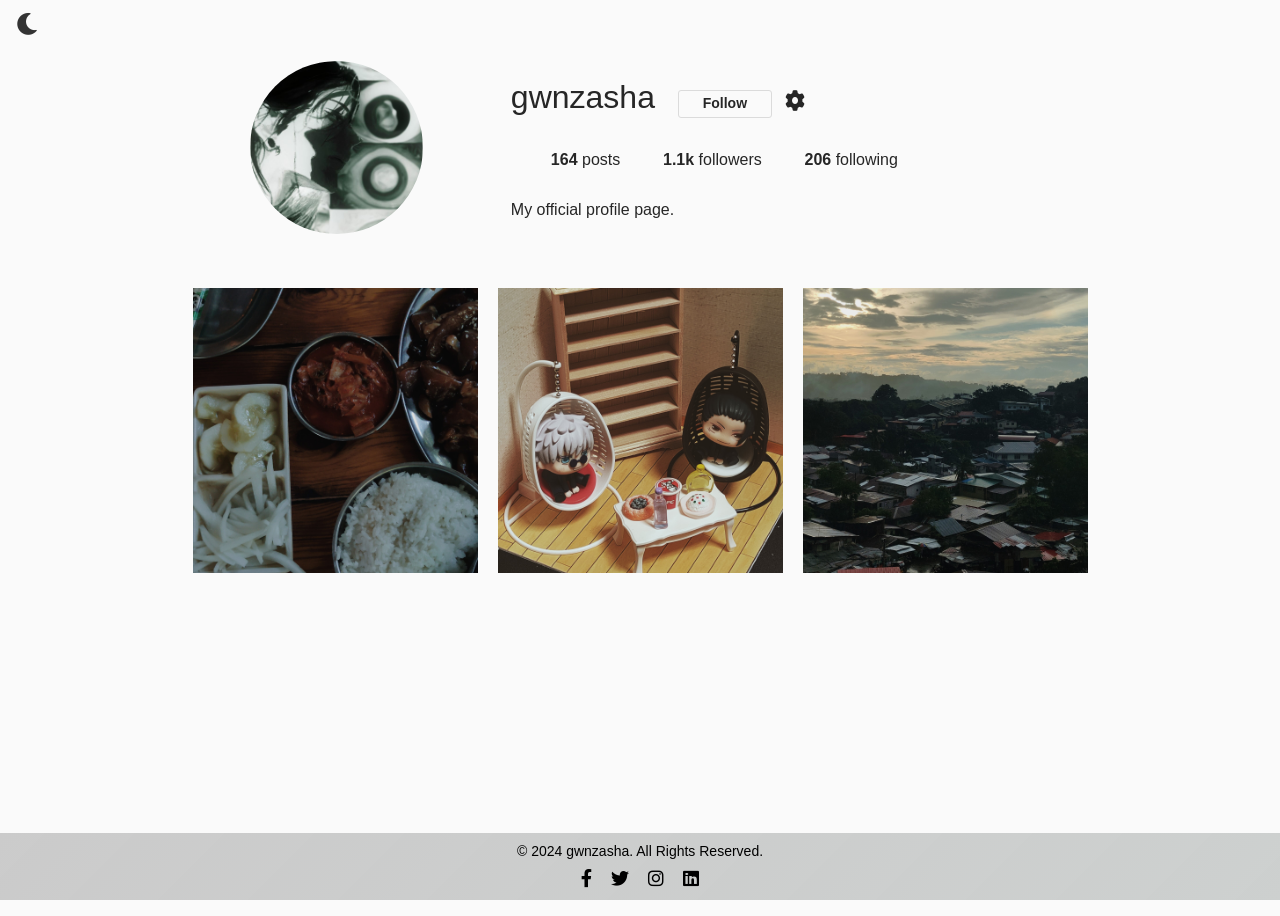
==== index.html @ 20986c12 "Update index.html" ====
<!DOCTYPE html>
<html lang="en">
<head>
    <meta charset="UTF-8">
    <meta name="viewport" content="width=device-width, initial-scale=1.0">
    <title>Profile Page</title>
    <link rel="stylesheet" href="https://fonts.googleapis.com/css2?family=Montserrat:wght@400;600&display=swap">
    <link rel="stylesheet" href="New.css">
    <link rel="stylesheet" href="https://cdnjs.cloudflare.com/ajax/libs/font-awesome/6.0.0-beta3/css/all.min.css" />
</head>

<body>

    <div class="container">
        <div class="profile">
            <div class="profile-image">
                <img src="✯ (1).jfif" alt="">
            </div>

            <div class="profile-user-settings">
                <h1 class="profile-user-name">gwnzasha</h1>
                <button class="btn profile-edit-btn" id="follow-btn">Follow</button>
                <button class="btn profile-settings-btn" aria-label="profile settings"><i class="fas fa-cog" aria-hidden="true"></i></button>
            </div>

            <div class="profile-stats">
                <ul>
                    <li><span class="profile-stat-count">164</span> posts</li>
                    <li><span class="profile-stat-count">1.1k</span> followers</li>
                    <li><span class="profile-stat-count">206</span> following</li>
                </ul>
            </div>

            <div class="profile-bio">
                <p><span class="profile-real-name"></span>My official profile page.</p>
            </div>
        </div>
    
    </div>
    

    <main>
        <div class="container">
            <div class="gallery">
                <div class="gallery-item" tabindex="0" onclick="window.open('alt.html', '_blank')">
                    <img src="assets/Pic1.jpg" class="gallery-image" alt="">
                    <div class="gallery-item-info">
                        <div class="favorite-text">About me</div>
                    </div>
                </div>
                
    
                <div class="gallery-item" id="anime-item" tabindex="0">
                    <img src="assets/Pic2.jpg" class="gallery-image" alt="">
                    <div class="gallery-item-info">
                        <div class="favorite-text" id="anime-title">Generate a random Anime!</div>
                    </div>
                </div>

                <div class="gallery-item" tabindex="0" onclick="window.open('MainWeb/Main.html', '_blank')">
                    <img src="assets/Pic4.jpg" class="gallery-image" alt="">
                    <div class="gallery-item-info">
                        <div class="favorite-text">More</div>
                    </div>
                </div>
                
            </div>
        </div>
    </main>

  
    <footer>
        <div class="footer-content">
            <p>&copy; 2024 gwnzasha. All Rights Reserved.</p>
            <div class="social-links">
                <a href="#" class="social-icon"><i class="fab fa-facebook-f"></i></a>
                <a href="#" class="social-icon"><i class="fab fa-twitter"></i></a>
                <a href="#" class="social-icon"><i class="fab fa-instagram"></i></a>
                <a href="#" class="social-icon"><i class="fab fa-linkedin"></i></a>
            </div>
        </div>
    </footer>
   
    <button class="mode-toggle" id="mode-toggle">
        <i class="fas fa-moon"></i> <!-- Moon icon for dark mode -->
    </button>


<script src="script2"></script>
</body>
</html>
---- New.css ----
:root {
    font-size: 10px;
}

*,
*::before,
*::after {
    box-sizing: border-box;
}


body {
    font-family: "Open Sans", Arial, sans-serif;
    min-height: 100vh;
    background-color: #fafafa;
    color: #262626;
    padding-bottom: 3rem;
}


body.dark-mode {
    background-color: #121212;
    color: #ffffff; 
}


.mode-toggle {
    position: fixed;
    top: 10px;
    left: 10px;
    background-color: transparent;
    border: none;
    color: #333;
    font-size: 2rem;
    cursor: pointer;
    z-index: 1000;
}

body.dark-mode .mode-toggle {
    color: #fff;
}


.mode-toggle i {
    font-size: 2.5rem;
}

body.dark-mode .mode-toggle i {
    content: "\f185";
}



.profile-image {
    width: 150px; 
    border-radius: 50%; 
    overflow: hidden;
    display: flex; 
    justify-content: center; 
    align-items: center; 
}


.profile-image img {
    width: 60%; 
    height: 60%; 
    object-fit: cover; 
}

.profile-edit-btn {
    font-size: 1.4rem;
    line-height: 1.8;
    border: 0.1rem solid #dbdbdb;
    border-radius: 0.3rem;
    padding: 0 2.4rem;
    margin-left: 2rem;
    background-color: #2a8bf3; 
    color: white; 
    transition: background-color 0.3s ease; 
}

.profile-edit-btn:hover {
    background-color: #2a8bf3; 
    color: white; 
    cursor: pointer; 
}

.profile-edit-btn:focus {
    outline: 0.5rem auto #4d90fe;
}

.gallery-item {
    position: relative;
    width: 100%;
    overflow: hidden;
}

.gallery-item-info {
    position: absolute;
    bottom: 0;
    left: 0;
    right: 0;
    background-color: rgba(0, 0, 0, 0.5); 
    padding: 1rem;
    opacity: 0;
    transition: opacity 0.3s ease;
}


.gallery-item:hover .gallery-item-info {
    opacity: 1;
}

.favorite-text {
    font-family: 'Montserrat', sans-serif;
    font-size: 2rem; 
    text-align: center;
    color: white;
    font-weight: 600;
    margin: 0;
}


.gallery-item-info {
    display: flex;
    justify-content: center;
    align-items: center;
    height: 100%;
}


.gallery-item {
    position: relative;
    width: 100%;
    overflow: hidden;
}

.gallery-item-info {
    position: absolute;
    bottom: 0;
    left: 0;
    right: 0;
    background-color: rgba(0, 0, 0, 0.5); 
    padding: 1rem;
    opacity: 0;
    transition: opacity 0.3s ease;
}

.gallery-item:hover .gallery-item-info {
    opacity: 1;
}


.favorite-text {
    font-family: 'Montserrat', sans-serif;
    font-size: 2rem;
    text-align: center;
    color: white;
    font-weight: 600;
    margin: 0;
}

.gallery-item-info {
    display: flex;
    justify-content: center;
    align-items: center;
    height: 100%;
}

.gallery-image {
    width: 100%;
    height: auto;
    transition: transform 0.3s ease-in-out;
}
.gallery-item:hover .gallery-image {
    transform: scale(1.1);
}

body {
    font-family: "Open Sans", Arial, sans-serif;
    min-height: 100vh;
    background-color: #fafafa;
    color: #262626;
    padding-bottom: 3rem;
}

img {
    display: block;
}

.container {
    max-width: 93.5rem;
    margin: 0 auto;
    padding: 0 2rem;
}

.btn {
    display: inline-block;
    font: inherit;
    background: none;
    border: none;
    color: inherit;
    padding: 0;
    cursor: pointer;
}

.btn:focus {
    outline: 0.5rem auto #4d90fe;
}

.visually-hidden {
    position: absolute !important;
    height: 1px;
    width: 1px;
    overflow: hidden;
    clip: rect(1px, 1px, 1px, 1px);
}



.profile {
    padding: 5rem 0;
}

.profile::after {
    content: "";
    display: block;
    clear: both;
}

.profile-image {
    float: left;
    width: calc(33.333% - 1rem);
    display: flex;
    justify-content: center;
    align-items: center;
    margin-right: 3rem;
}

.profile-image img {
    border-radius: 50%;
}

.profile-user-settings,
.profile-stats,
.profile-bio {
    
    width: calc(66.666% - 2rem);

}

.profile-user-settings {
    margin-top: 1.1rem;
}

.profile-user-name {
    display: inline-block;
    font-size: 3.2rem;
    font-weight: 300;
}

.profile-edit-btn {
    font-size: 1.4rem;
    line-height: 1.8;
    border: 0.1rem solid #dbdbdb;
    border-radius: 0.3rem;
    padding: 0 2.4rem;
    margin-left: 2rem;
}

.profile-stat-count{
    display: inline-block ; 
}

.profile-settings-btn {
    font-size: 2rem;
    margin-left: 1rem;
}

.profile-stats {
    margin-top: 2.3rem;
    float: left;

}

ul{
    margin-left: 0;
    
}

.profile-stats li {
    display: inline-block;
    font-size: 1.6rem;
    line-height: 1.5;
    margin-right: 4rem;
    cursor: pointer;
}

.profile-stats li:last-of-type {
    margin-right: 0;
}


.profile-bio {
    font-size: 1.6rem;
    font-weight: 400;
    line-height: 1.5;
    margin-top: 2.3rem;
    align-items: flex-start;
}

.favorite-text a{
    color: white;
    text-decoration: none;
}
.profile-real-name,
.profile-stat-count,
.profile-edit-btn {
    font-weight: 600;
    align-items: flex-start;
}


.gallery {
    display: flex;
    flex-wrap: wrap;
    margin: -1rem -1rem;
    padding-bottom: 3rem;
}

.gallery-item {
    position: relative;
    flex: 1 0 22rem;
    margin: 1rem;
    color: #fff;
    cursor: pointer;
}

.gallery-item:hover .gallery-item-info,
.gallery-item:focus .gallery-item-info {
    display: flex;
    justify-content: center;
    align-items: center;
    position: absolute;
    top: 0;
    width: 100%;
    height: 100%;
    background-color: rgba(0, 0, 0, 0.3);
}

.gallery-item-info {
    display: none;
}

.gallery-item-info li {
    display: inline-block;
    font-size: 1.7rem;
    font-weight: 600;
}

.gallery-item-likes {
    margin-right: 2.2rem;
}

.gallery-item-type {
    position: absolute;
    top: 1rem;
    right: 1rem;
    font-size: 2.5rem;
    text-shadow: 0.2rem 0.2rem 0.2rem rgba(0, 0, 0, 0.1);
}

.fa-clone,
.fa-comment {
    transform: rotateY(180deg);
}

.gallery-image {
    width: 100%;
    height: 100%;
    object-fit: cover;
}

/* Media Query */

@media screen and (max-width: 40rem) {
    .profile {
        display: flex;
        flex-wrap: wrap;
        padding: 4rem 0;
    }

    .profile::after {
        display: none;
    }

    .profile-image,
    .profile-user-settings,
    .profile-bio,
    .profile-stats {
        float: none;
        width: auto;
    }

    .profile-image img {
        width: 7.7rem;
    }

    .profile-user-settings {
        flex-basis: calc(100% - 10.7rem);
        display: flex;
        flex-wrap: wrap;
        margin-top: 1rem;
    }

    .profile-user-name {
        font-size: 2.2rem;
    }

    .profile-edit-btn {
        order: 1;
        padding: 0;
        text-align: center;
        margin-top: 1rem;
    }

    .profile-edit-btn {
        margin-left: 0;
    }

    .profile-bio {
        font-size: 1.4rem;
        margin-top: 1.5rem;
    }

    .profile-edit-btn,
    .profile-bio,
    .profile-stats {
        flex-basis: 100%;
    }

    .profile-stats {
        order: 1;
        margin-top: 1.5rem;
    }

    .profile-stats ul {
        display: flex;
        text-align: center;
        padding: 1.2rem 0;
        border-top: 0.1rem solid #dadada;
        border-bottom: 0.1rem solid #dadada;
    }

    .profile-stats li {
        font-size: 1.4rem;
        flex: 1;
        margin: 0;
    }

    .profile-stat-count {
        display: block;
    }
}



@keyframes loader {
    to {
        transform: rotate(360deg);
    }
}

@supports (display: grid) {
    .profile {
        display: grid;
        grid-template-columns: 1fr 2fr;
        grid-template-rows: repeat(3, auto);
        grid-column-gap: 3rem;
        align-items: center;
    }

    .profile-image {
        grid-row: 1 / -1;
    }

    .gallery {
        display: grid;
        grid-template-columns: repeat(auto-fit, minmax(22rem, 1fr));
        grid-gap: 2rem;
    }

    .profile-image,
    .profile-user-settings,
    .profile-stats,
    .profile-bio,
    .gallery-item,
    .gallery {
        width: auto;
        margin: 0;
    }

    @media (max-width: 40rem) {
        .profile {
            grid-template-columns: auto 1fr;
            grid-row-gap: 1.5rem;
        }

        .profile-image {
            grid-row: 1 / 2;
        }

        .profile-user-settings {
            display: grid;
            grid-template-columns: auto 1fr;
            grid-gap: 1rem;
        }

        .profile-edit-btn,
        .profile-stats,
        .profile-bio {
            grid-column: 1 / -1;
        }

        .profile-user-settings,
        .profile-edit-btn,
        .profile-settings-btn,
        .profile-bio,
        .profile-stats {
            margin: 0;
        }
    }
}

p{
    align-self: start;
}

footer {
    position: fixed;
    bottom: 0; 
    left: 0; 
    right: 0;
    background-image: linear-gradient(135deg, rgba(0, 0, 0, 0.188), rgba(69, 81, 77, 0.248)); 
    color: #fff; 
    text-align: center;
    padding: 1rem 0;
    margin: 0;
}

body:not(.dark-mode) footer {
    color: #000; 
}

body:not(.dark-mode) footer .social-icon {
    color: #000; 
}

.footer-content p {
    margin: 0;
    font-size: 1.4rem;
}

.social-links {
    margin-top: 1rem;
}

.social-icon {
    font-size: 1.8rem;
    color: #fff; 
    margin: 0 0.8rem;
    text-decoration: none;
}


.social-icon:hover {
    color: #ff6347; 
}

@media screen and (max-width: 40rem) {
    .social-icon {
        font-size: 1.5rem;
    }
}
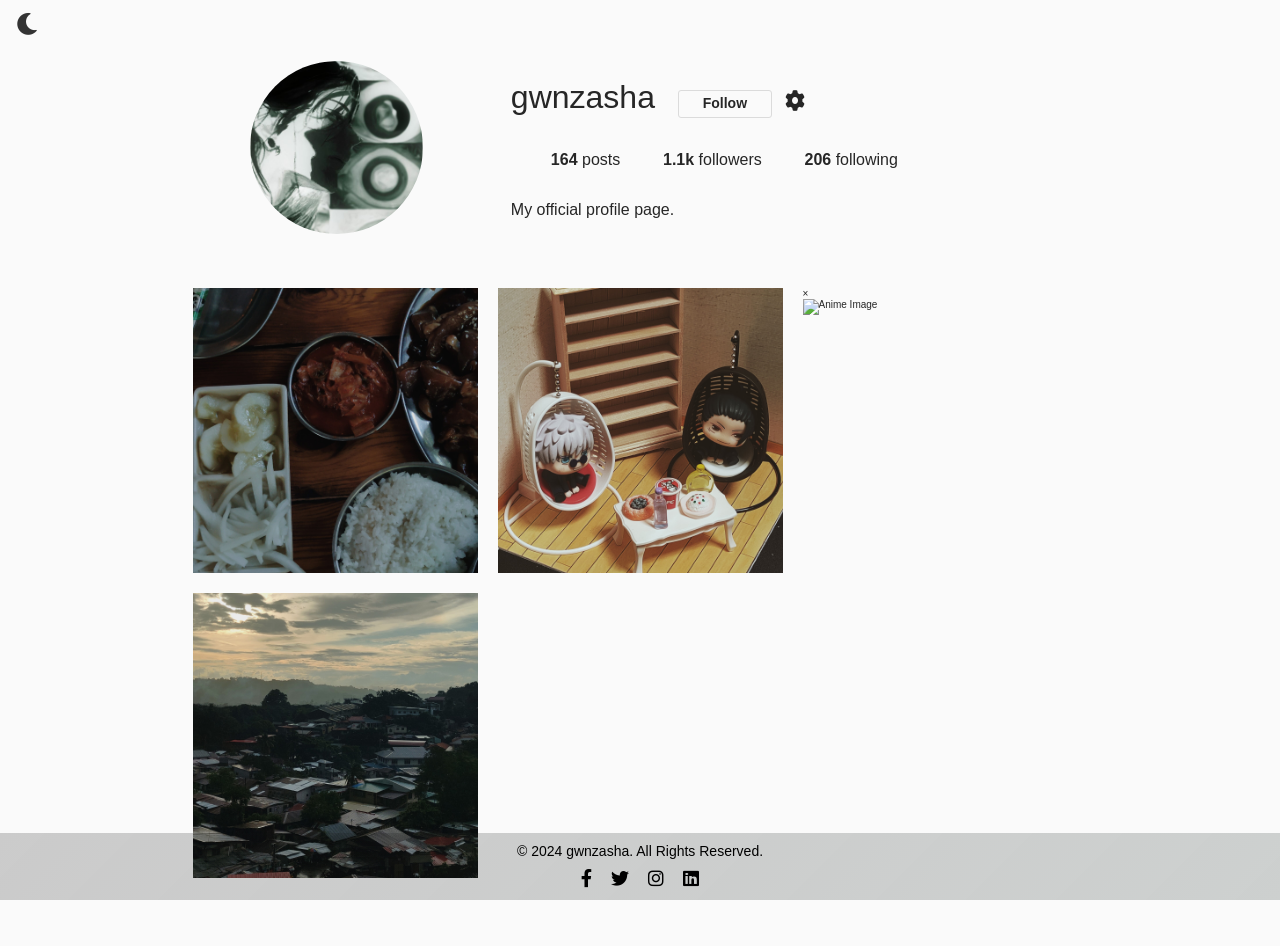
==== commit 18ff6852: "Update index.html" ====
--- a/index.html
+++ b/index.html
@@ -57,6 +57,17 @@
                     </div>
                 </div>
 
+                  <div id="anime-modal" class="modal">
+                <div class="modal-content">
+                    <span id="close-modal" class="close">&times;</span>
+                    <img id="modal-anime-image" class="modal-anime-image" src="" alt="Anime Image">
+                    <div class="modal-content-text"> 
+                    <h2 id="modal-anime-title"></h2>
+                    <p id="modal-anime-synopsis"></p>
+                </div>
+                </div>
+            </div>
+
                 <div class="gallery-item" tabindex="0" onclick="window.open('MainWeb/Main.html', '_blank')">
                     <img src="assets/Pic4.jpg" class="gallery-image" alt="">
                     <div class="gallery-item-info">
@@ -69,13 +80,13 @@
     </main>
 
   
-    <footer>
+   <footer>
         <div class="footer-content">
             <p>&copy; 2024 gwnzasha. All Rights Reserved.</p>
             <div class="social-links">
-                <a href="#" class="social-icon"><i class="fab fa-facebook-f"></i></a>
+                <a href="https://www.facebook.com/gwenithzashamarie.calago?mibextid=ZbWKwL" class="social-icon"><i class="fab fa-facebook-f"></i></a>
                 <a href="#" class="social-icon"><i class="fab fa-twitter"></i></a>
-                <a href="#" class="social-icon"><i class="fab fa-instagram"></i></a>
+                <a href="https://www.instagram.com/gwenzsha/" class="social-icon"><i class="fab fa-instagram"></i></a>
                 <a href="#" class="social-icon"><i class="fab fa-linkedin"></i></a>
             </div>
         </div>
@@ -86,6 +97,6 @@
     </button>
 
 
-<script src="script2"></script>
+<script src="script2.js"></script>
 </body>
 </html>
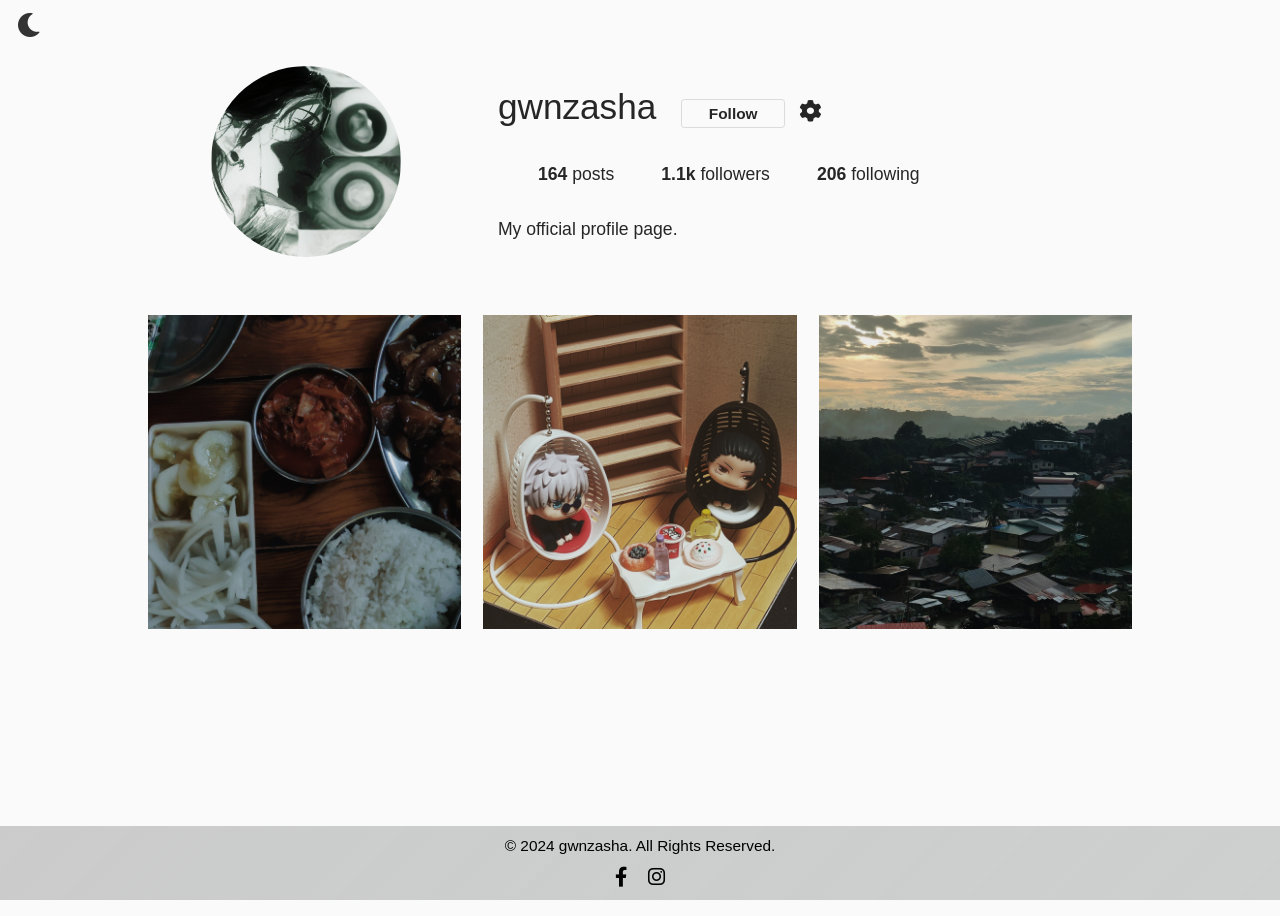
==== commit 05a6367e: "Update index.html" ====
--- a/index.html
+++ b/index.html
@@ -85,9 +85,8 @@
             <p>&copy; 2024 gwnzasha. All Rights Reserved.</p>
             <div class="social-links">
                 <a href="https://www.facebook.com/gwenithzashamarie.calago?mibextid=ZbWKwL" class="social-icon"><i class="fab fa-facebook-f"></i></a>
-                <a href="#" class="social-icon"><i class="fab fa-twitter"></i></a>
                 <a href="https://www.instagram.com/gwenzsha/" class="social-icon"><i class="fab fa-instagram"></i></a>
-                <a href="#" class="social-icon"><i class="fab fa-linkedin"></i></a>
+        
             </div>
         </div>
     </footer>
--- a/New.css
+++ b/New.css
@@ -1,5 +1,5 @@
 :root {
-    font-size: 10px;
+    font-size: 11px;
 }
 
 *,
@@ -93,7 +93,9 @@
     position: relative;
     width: 100%;
     overflow: hidden;
-}
+ 
+}
+  
 
 .gallery-item-info {
     position: absolute;
@@ -183,6 +185,7 @@
     color: #262626;
     padding-bottom: 3rem;
 }
+
 
 img {
     display: block;
@@ -381,6 +384,111 @@
     object-fit: cover;
 }
 
+
+.modal {
+    display: none;
+    position: fixed;
+    z-index: 1;
+    left: 0;
+    top: 0;
+    width: 100%;
+    height: 100%;
+    overflow: auto; 
+    background-color: rgba(0, 0, 0, 0.5);
+    padding-top: 60px;
+
+}
+.modal-content {
+    background-color: #fff;
+    margin: 5% auto;
+    padding: 20px;
+    border-radius: 8px;
+    width: 80%;
+    max-width: 800px;
+    box-shadow: 0 4px 8px rgba(0, 0, 0, 0.3);
+    color: #000000;
+    display: flex;
+    position: relative; 
+}
+
+.modal-content-text{
+    flex-direction: column;
+}
+
+
+.modal-anime-image {
+    width: 50%; 
+    max-width: 400px;
+    height: auto;
+    border-radius: 8px;
+    margin-right: 20px; 
+}
+
+.modal-anime-title {
+    width: 50%; 
+    display: flex;
+
+}
+
+.modal-anime-title h2 {
+    font-family: 'Montserrat', sans-serif;
+    font-size: 2em;
+    font-weight: bold;
+    color: #222;
+    margin: 0;
+    text-align: left; 
+}
+
+.modal-anime-synopsis p {
+    font-family: 'Montserrat', sans-serif;
+    font-size: 20px;
+    line-height: 1.8;
+    color: #444;
+    margin-top: 10px; 
+
+}
+
+
+.close {
+    position: absolute; 
+    right: 20px; 
+    top: 10px;
+    color: #aaa;
+    font-size: 30px;
+    font-weight: bold;
+    cursor: pointer;
+}
+
+
+.close:hover,
+.close:focus {
+    color: #333; 
+    text-decoration: none;
+}
+
+h2 {
+    font-family: 'Montserrat', sans-serif;
+    font-size: 2em; 
+    margin-top: 0;
+    font-weight: bold;
+    color: #222;
+}
+
+.close:hover {
+    color: #ff6347; 
+}
+
+.modal-anime-image {
+    width: 50%; 
+    max-width: 400px;
+    height: auto;
+    border-radius: 8px;
+    margin-right: 20px; 
+}
+
+
+
+
 /* Media Query */
 
 @media screen and (max-width: 40rem) {
